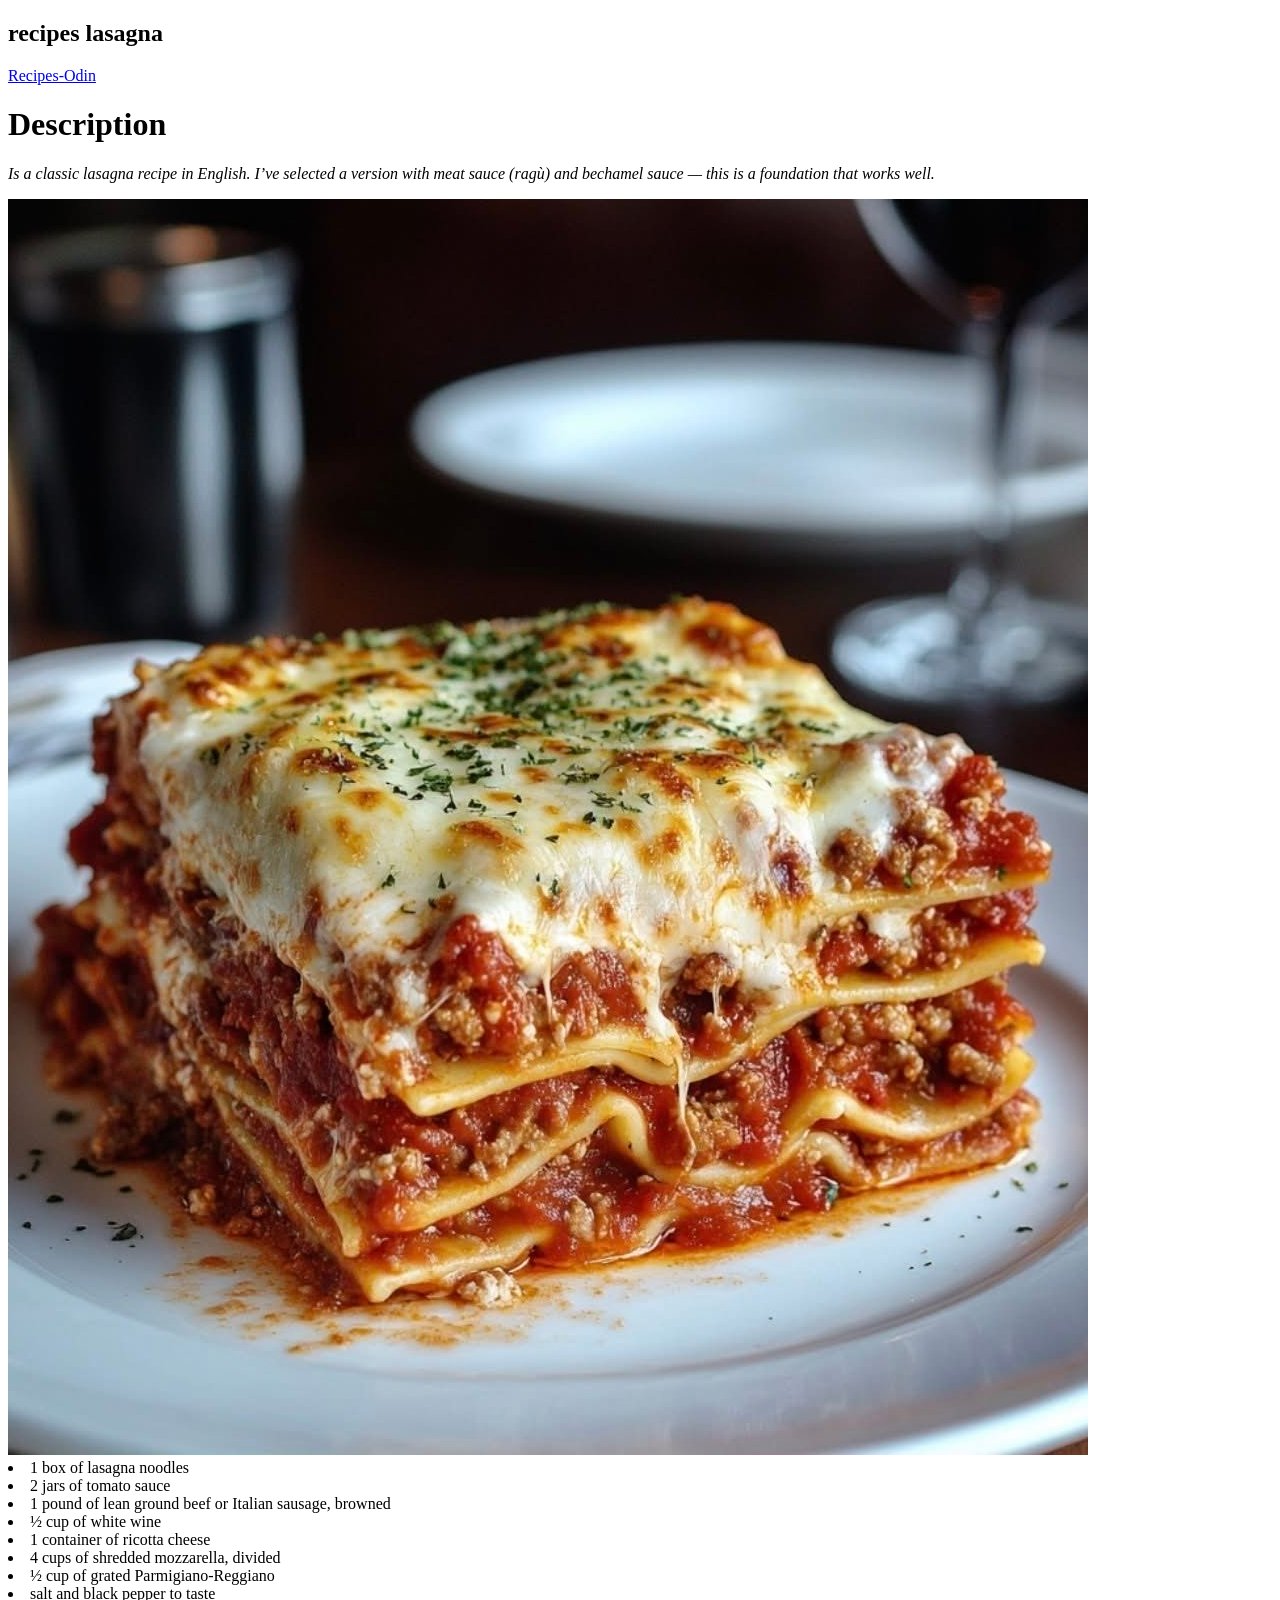
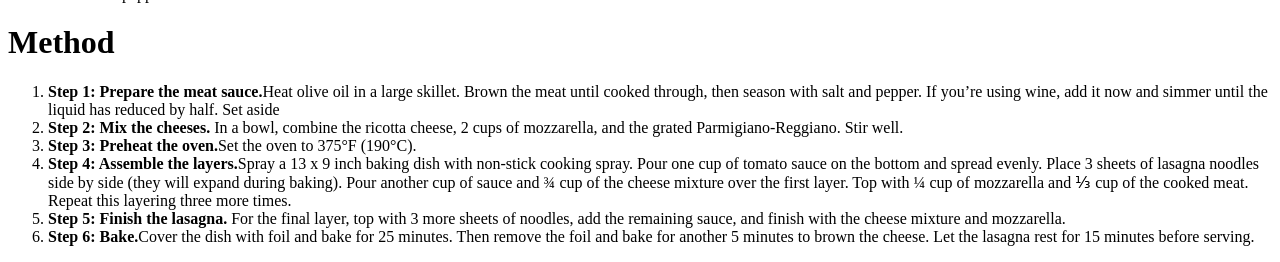
==== recipes/lasagna.html @ 3501b4ca "Добавил index.html и страницу рецепта" ====
<!DOCTYPE html>
<html>
    <head>
        <meta charset="UTF-8">
        <title>about Lasagna</title>
    </head>

    <body>
    <h2>recipes lasagna</h2>
    <a href="../index.html">Recipes-Odin</a>
     <h1>Description</h1>
<p><em> Is a classic lasagna recipe in English. I’ve selected a version with meat sauce (ragù) and bechamel sauce — this is a foundation that works well.</em></p>
    <img src="images/Lazanga.jpg" alt="Taste Lazanga" width="1080" height="1256"
  



<ul>
    <li>1 box of lasagna noodles </li>
    <li>2 jars of tomato sauce</li>
    <li>1 pound of lean ground beef or Italian sausage, browned</li>
    <li>½ cup of white wine</li>
    <li>1 container of ricotta cheese</li>
    <li>4 cups of shredded mozzarella, divided</li>
    <li>½ cup of grated Parmigiano-Reggiano</li>
    <li>salt and black pepper to taste</li>
</ul>
     <h1>Method</h1>
     <ol>
        <li><strong>Step 1: Prepare the meat sauce.</strong>Heat olive oil in a large skillet. Brown the meat until cooked through, then season with salt and pepper. If you’re using wine, add it now and simmer until the liquid has reduced by half. Set aside</li>
        <li><strong>Step 2: Mix the cheeses.</strong> In a bowl, combine the ricotta cheese, 2 cups of mozzarella, and the grated Parmigiano-Reggiano. Stir well.</li>
        <li><strong>Step 3: Preheat the oven.</strong>Set the oven to 375°F (190°C).</li>
        <li><strong>Step 4: Assemble the layers.</strong>Spray a 13 x 9 inch baking dish with non-stick cooking spray. Pour one cup of tomato sauce on the bottom and spread evenly. Place 3 sheets of lasagna noodles side by side (they will expand during baking). Pour another cup of sauce and ¾ cup of the cheese mixture over the first layer. Top with ¼ cup of mozzarella and ⅓ cup of the cooked meat. Repeat this layering three more times.</li>
        <li><strong>Step 5: Finish the lasagna.</strong> For the final layer, top with 3 more sheets of noodles, add the remaining sauce, and finish with the cheese mixture and mozzarella.</li>
        <li><strong>Step 6: Bake.</strong>Cover the dish with foil and bake for 25 minutes. Then remove the foil and bake for another 5 minutes to brown the cheese. Let the lasagna rest for 15 minutes before serving.</li>
     </ol>
    </body>
</html>
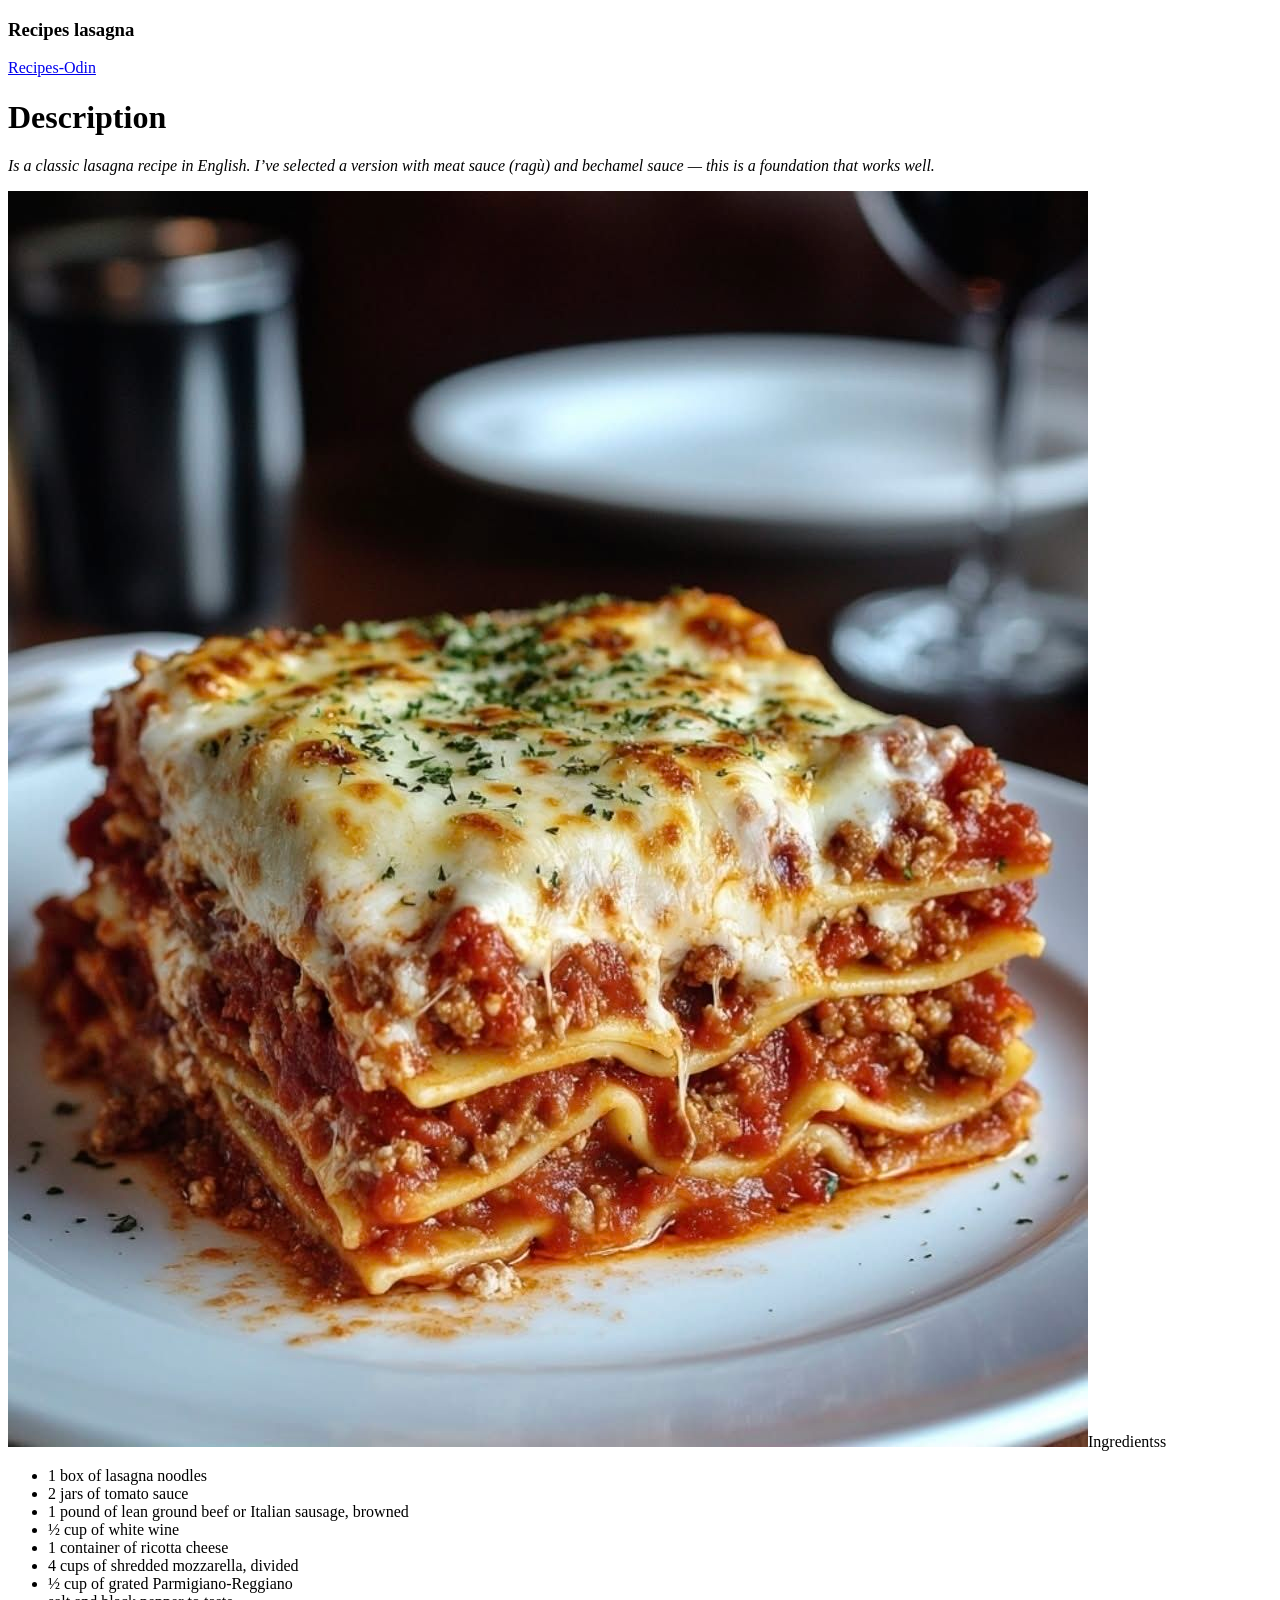
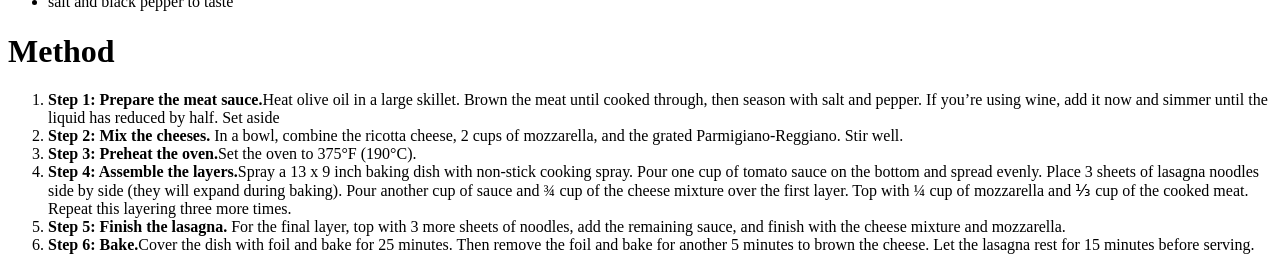
==== commit 457b4fc5: "I added a new ingredient to the catalog of odin-recipes" ====
--- a/recipes/lasagna.html
+++ b/recipes/lasagna.html
@@ -6,16 +6,13 @@
     </head>
 
     <body>
-    <h2>recipes lasagna</h2>
+    <h3>Recipes lasagna</h3>
     <a href="../index.html">Recipes-Odin</a>
      <h1>Description</h1>
 <p><em> Is a classic lasagna recipe in English. I’ve selected a version with meat sauce (ragù) and bechamel sauce — this is a foundation that works well.</em></p>
     <img src="images/Lazanga.jpg" alt="Taste Lazanga" width="1080" height="1256"
-  
-
-
-
-<ul>
+      <h1>Ingredientss</h1>
+  <ul>
     <li>1 box of lasagna noodles </li>
     <li>2 jars of tomato sauce</li>
     <li>1 pound of lean ground beef or Italian sausage, browned</li>
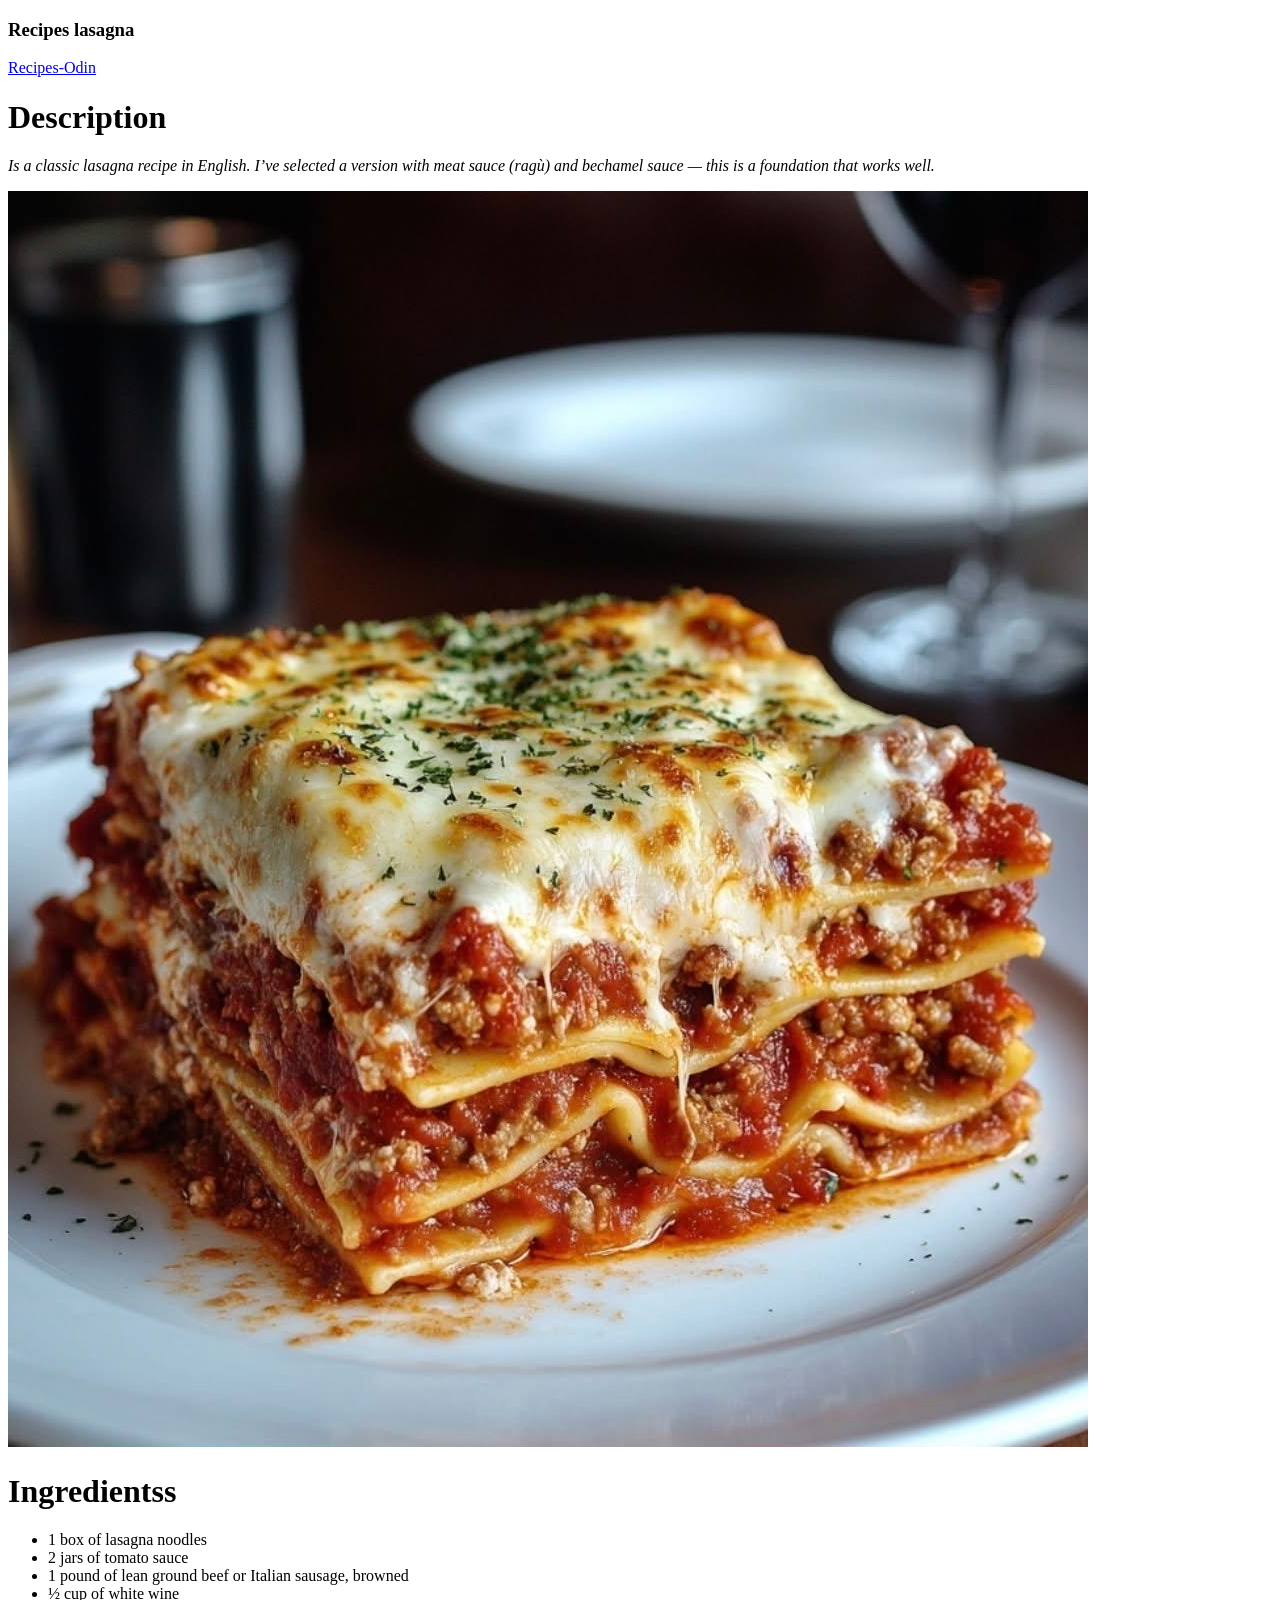
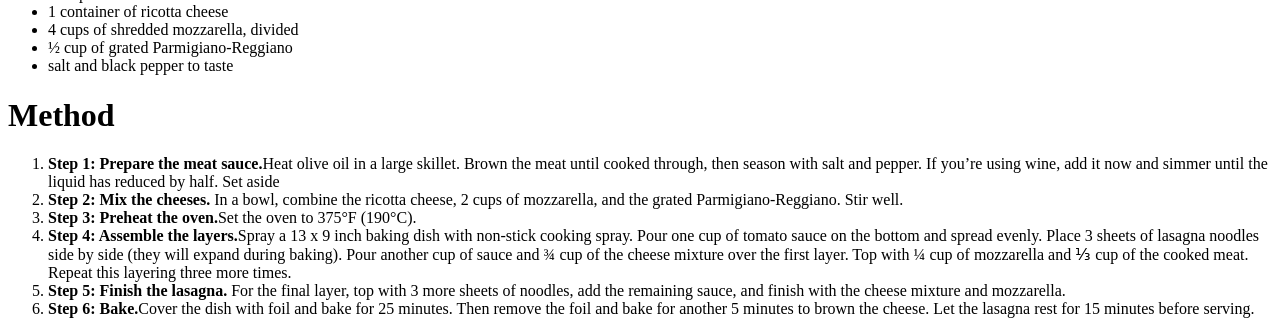
==== commit 3dc11838: "added lang=en" ====
--- a/recipes/lasagna.html
+++ b/recipes/lasagna.html
@@ -1,5 +1,5 @@
 <!DOCTYPE html>
-<html>
+<html lang="en">
     <head>
         <meta charset="UTF-8">
         <title>about Lasagna</title>
@@ -10,7 +10,7 @@
     <a href="../index.html">Recipes-Odin</a>
      <h1>Description</h1>
 <p><em> Is a classic lasagna recipe in English. I’ve selected a version with meat sauce (ragù) and bechamel sauce — this is a foundation that works well.</em></p>
-    <img src="images/Lazanga.jpg" alt="Taste Lazanga" width="1080" height="1256"
+    <img src="images/Lazanga.jpg" alt="Taste Lazanga" width="1080" height="1256">
       <h1>Ingredientss</h1>
   <ul>
     <li>1 box of lasagna noodles </li>
